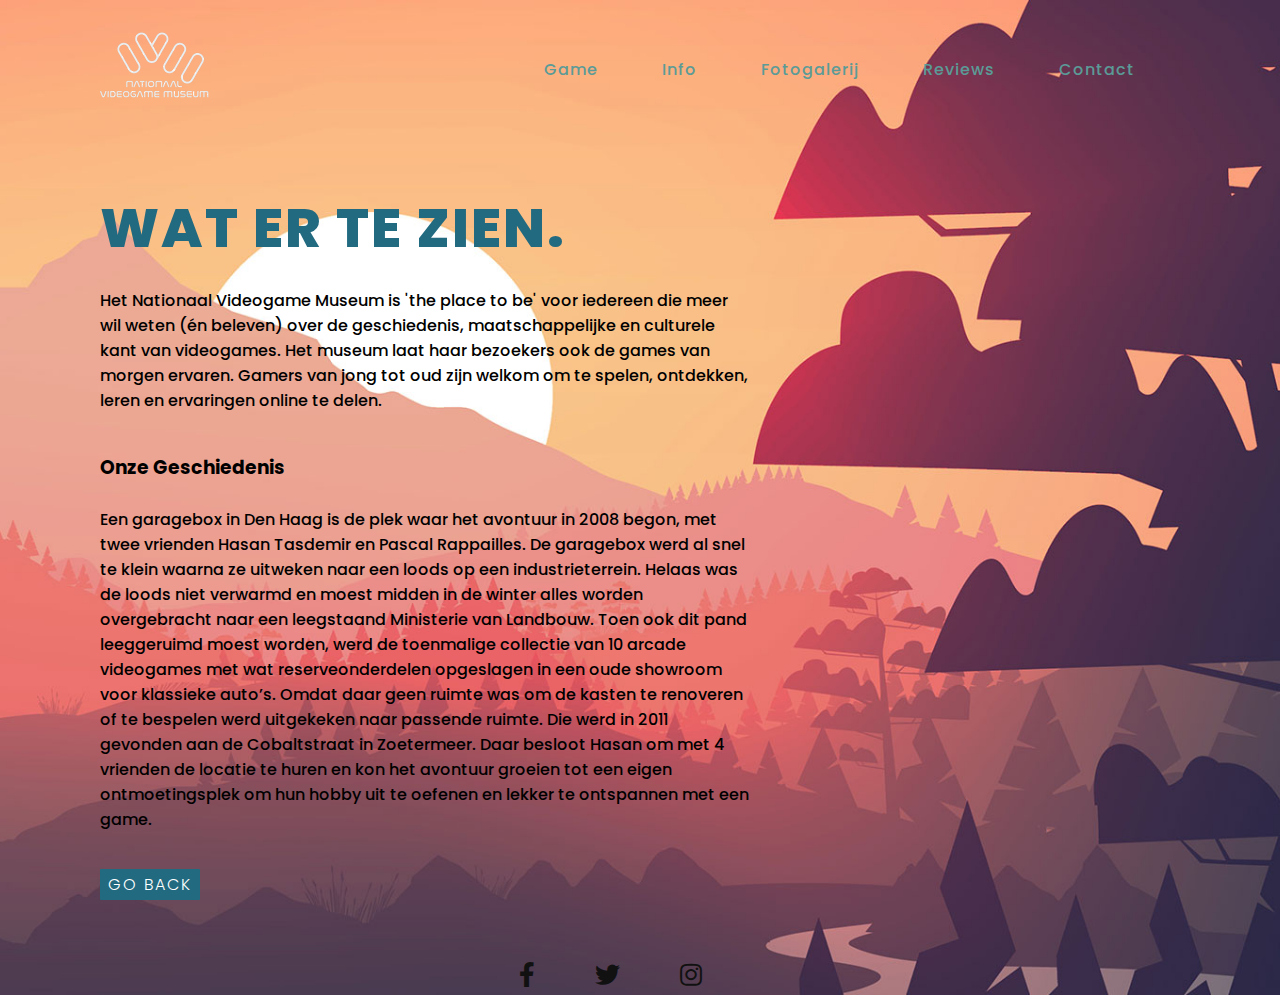
==== Geschiedenes.html @ 03ec35b6 "Geschiedenes.html" ====
<!DOCTYPE html>
<html lang="en" dir="ltr">
  <head>
    <meta charset="utf-8">
    <meta name="viewport" content="width=device-width, initial-scale=1.0">
    <title>National Game museum</title>
    <link rel="stylesheet" href="styles1.css">
    <link rel="stylesheet" href="https://cdnjs.cloudflare.com/ajax/libs/font-awesome/5.14.0/css/all.min.css">
  </head>
  <body>

    <section>
      <header>
        <h2><a href="#info" class="logo">
        <img src="img/logo.png">
        </a></h2>
        <div class="navigation">
          <a href="#">Game</a>
          <a href="#info">Info</a>
          <a href="#">Fotogalerij</a>
          <a href="#">Reviews</a>
          <a href="#">Contact</a>
        </div>
      </header>
      <div class="content">
        <div class="info">
        <div id="info"></div>
          <h2>Wat er te zien. <br><span></span></h2>
          <p>Het Nationaal Videogame Museum is 'the place to be' voor iedereen die meer wil weten (én beleven) over de geschiedenis, maatschappelijke en culturele kant van videogames. Het museum laat haar bezoekers ook de games van morgen ervaren. Gamers van jong tot oud zijn welkom om te spelen, ontdekken, leren en ervaringen online te delen.</p>
          <h3>Onze Geschiedenis</h3><br><span></span> 
          <p>Een garagebox in Den Haag is de plek waar het avontuur in 2008  begon, met twee vrienden Hasan Tasdemir en Pascal Rappailles. De garagebox werd al snel te klein waarna ze uitweken naar een loods op een industrieterrein. Helaas was de loods niet verwarmd en moest midden in de winter alles worden overgebracht naar een leegstaand Ministerie van Landbouw. Toen ook dit pand leeggeruimd moest worden, werd de toenmalige collectie van 10 arcade videogames met wat reserveonderdelen opgeslagen in een oude showroom voor klassieke auto’s. Omdat daar geen ruimte was om de kasten te renoveren of te bespelen werd uitgekeken naar passende ruimte.
          Die werd in 2011 gevonden aan de Cobaltstraat in Zoetermeer. 
          Daar besloot Hasan om met 4 vrienden de locatie te huren en kon het avontuur groeien tot een eigen ontmoetingsplek om hun hobby uit te oefenen en lekker te ontspannen met een game.</p>
        <a href="HomePage.html" class="info-btn">Go back</a>
        </div>
      </div>
      <div class="media-icons">
        <a href="#"><i class="fab fa-facebook-f"></i></a>
        <a href="#"><i class="fab fa-twitter"></i></a>
        <a href="#"><i class="fab fa-instagram"></i></a>
      </div>
    </section>

  </body>
</html>
---- styles1.css ----
@import url('https://fonts.googleapis.com/css2?family=Poppins:wght@300;400;500;600;700;800;900&display=swap');

*{
  margin: 0;
  padding: 0;
  box-sizing: border-box;
  font-family: "Poppins", sans-serif;
}

section{
  position: relative;
  width: 100%;
  min-height: 100vh;
  display: flex;
  flex-direction: column;
  justify-content: flex-start;
  background: url(img/Zz03ZTY0Mzk3MDhlNDgxMWViYmRmNWY3MjZjM2QxZTdiZg==.jpg)no-repeat;
  background-size: cover;
  background-position: center;
}

header{
  position: relative;
  top: 0;
  width: 100%;
  padding: 30px 100px;
  display: flex;
  justify-content: space-between;
  align-items: center;
}


header .navigation a{
  color: rgb(91, 155, 151);
  text-decoration: none;
  font-weight: 500;
  letter-spacing: 1px;
  padding: 2px 15px;
  border-radius: 20px;
  transition: 0.3s;
}

header .navigation a{
  margin-right: 30px;
}

header .navigation a:hover{
  background: rgb(7, 7, 7);
}

.content{
  max-width: 650px;
  margin: 60px 100px;
}

.content .info h2{
  color: #226A80;
  font-size: 55px;
  text-transform: uppercase;
  font-weight: 800;
  letter-spacing: 2px;
  line-height: 60px;
  margin-bottom: 30px;
}

.content .info h2 span{
  color: #fff;
  font-size: 50px;
  font-weight: 600;
}

.content .info p{
  font-size: 16px;
  font-weight: 500;
  margin-bottom: 40px;
}

.content .info-btn{
  color: #fff;
  background: #226A80;
  text-decoration: none;
  text-transform: uppercase;
  font-weight: 300;
  letter-spacing: 2px;
  padding: 4px 8px;
  border-radius: 1px;
  transition: 0.3s;
}

.content .info-btn:hover{
  background: #0C4F60;
}

.media-icons{
  display: flex;
  justify-content: center;
  align-items: center;
  margin: auto;
}

.media-icons a{
  position: relative;
  color: #111;
  font-size: 25px;
  transition: 0.3s;
  transition-property: transform;
}

.media-icons a{
  margin-right: 60px;
}

.media-icons a:hover{
  transform: scale(1.5);
}
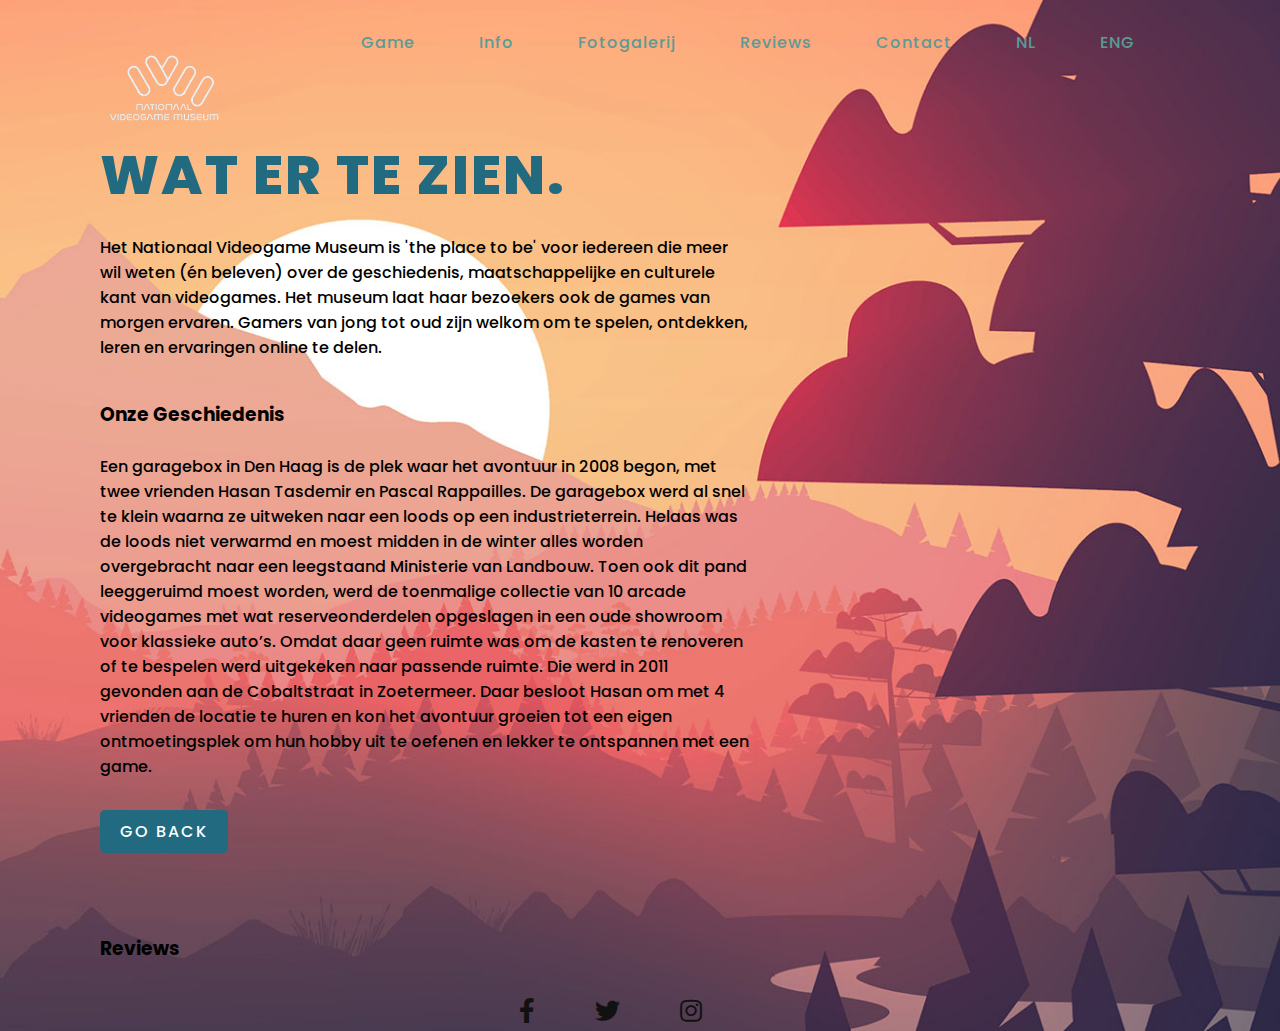
==== commit 14b4dac0: "Geschiedenes.html" ====
--- a/Geschiedenes.html
+++ b/Geschiedenes.html
@@ -4,7 +4,7 @@
     <meta charset="utf-8">
     <meta name="viewport" content="width=device-width, initial-scale=1.0">
     <title>National Game museum</title>
-    <link rel="stylesheet" href="styles1.css">
+    <link rel="stylesheet" href="styles.css">
     <link rel="stylesheet" href="https://cdnjs.cloudflare.com/ajax/libs/font-awesome/5.14.0/css/all.min.css">
   </head>
   <body>
@@ -20,11 +20,13 @@
           <a href="#">Fotogalerij</a>
           <a href="#">Reviews</a>
           <a href="#">Contact</a>
+          <a href="Geschiedenes.html">NL</a>
+          <a href="index2_Eng.html">ENG</a>
         </div>
       </header>
       <div class="content">
         <div class="info">
-        <div id="info"></div>
+          <a href="info"></a>
           <h2>Wat er te zien. <br><span></span></h2>
           <p>Het Nationaal Videogame Museum is 'the place to be' voor iedereen die meer wil weten (én beleven) over de geschiedenis, maatschappelijke en culturele kant van videogames. Het museum laat haar bezoekers ook de games van morgen ervaren. Gamers van jong tot oud zijn welkom om te spelen, ontdekken, leren en ervaringen online te delen.</p>
           <h3>Onze Geschiedenis</h3><br><span></span> 
@@ -34,10 +36,14 @@
         <a href="HomePage.html" class="info-btn">Go back</a>
         </div>
       </div>
+      <header>
+        <h3>Reviews</h3>
+        </header>
+        <p></p>
       <div class="media-icons">
-        <a href="#"><i class="fab fa-facebook-f"></i></a>
-        <a href="#"><i class="fab fa-twitter"></i></a>
-        <a href="#"><i class="fab fa-instagram"></i></a>
+        <a href="https://www.facebook.com/NationaalGameMuseum/"><i class="fab fa-facebook-f"></i></a>
+        <a href="https://twitter.com/NaVGMuseum"><i class="fab fa-twitter"></i></a>
+        <a href="https://www.instagram.com/NVGMuseum/"><i class="fab fa-instagram"></i></a>
       </div>
     </section>
 
--- a/styles.css
+++ b/styles.css
@@ -0,0 +1,136 @@
+@import url('https://fonts.googleapis.com/css2?family=Poppins:wght@300;400;500;600;700;800;900&display=swap');
+
+*{
+  margin: 0;
+  padding: 0;
+  box-sizing: border-box;
+  font-family: "Poppins", sans-serif;
+}
+
+section{
+  position: relative;
+  width: 100%;
+  min-height: 100vh;
+  display: flex;
+  flex-direction: column;
+  justify-content: flex-start;
+  background: url(img/Zz03ZTY0Mzk3MDhlNDgxMWViYmRmNWY3MjZjM2QxZTdiZg==.jpg)no-repeat;
+  background-size: cover;
+  background-position: center;
+}
+
+.logo{
+  display: flex; /* Display the logo and nav in a row */
+  justify-content: space-between; /* Position the logo on the left and nav on the right */
+  align-items: center; /* Center the logo and nav vertically */
+  padding: 10px; /* Add some padding to the container */
+  position:fixed
+}
+
+header{
+  position: relative;
+  top: 0;
+  width: 100%;
+  padding: 30px 100px;
+  display: flex;
+  justify-content: space-between;
+  align-items: center;
+}
+
+
+header .navigation a{
+  color: rgb(91, 155, 151);
+  text-decoration: none;
+  font-weight: 500;
+  letter-spacing: 1px;
+  padding: 2px 15px;
+  border-radius: 20px;
+  transition: 0.3s;
+}
+
+header .navigation a{
+  margin-right: 30px;
+}
+
+header .navigation a:hover{
+  background: rgb(7, 7, 7);
+}
+
+.content{
+  max-width: 650px;
+  margin: 60px 100px;
+}
+
+.content .info h2{
+  color: #226A80;
+  font-size: 55px;
+  text-transform: uppercase;
+  font-weight: 800;
+  letter-spacing: 2px;
+  line-height: 60px;
+  margin-bottom: 30px;
+}
+
+.content .info h2 span{
+  color: #fff;
+  font-size: 50px;
+  font-weight: 600;
+}
+
+.content .info p{
+  font-size: 16px;
+  font-weight: 500;
+  margin-bottom: 40px;
+}
+
+.content .info-btn{
+  color: #fff;
+  background: #226A80;
+  text-decoration: none;
+  text-transform: uppercase;
+  font-weight: 500;
+  letter-spacing: 2px;
+  padding: 10px 20px;
+  border-radius: 5px;
+  transition: 0.3s;
+}
+
+.content .info-btn:hover{
+  background: #0C4F60;
+}
+
+.media-icons{
+  display: flex;
+  justify-content: center;
+  align-items: center;
+  margin: auto;
+}
+
+.media-icons a{
+  position: relative;
+  color: #111;
+  font-size: 25px;
+  transition: 0.3s;
+  transition-property: transform;
+}
+
+.media-icons a{
+  margin-right: 60px;
+}
+
+.media-icons a:hover{
+  transform: scale(1.5);
+}
+
+.gallery {
+  display: flex; /* Display the images in a row */
+  flex-wrap: wrap; /* Wrap the images onto multiple rows if necessary */
+}
+
+.gallery img {
+  width: 30%; /* Set the width of each image */
+  margin: 10px; /* Add some space between images */
+}
+
+
+      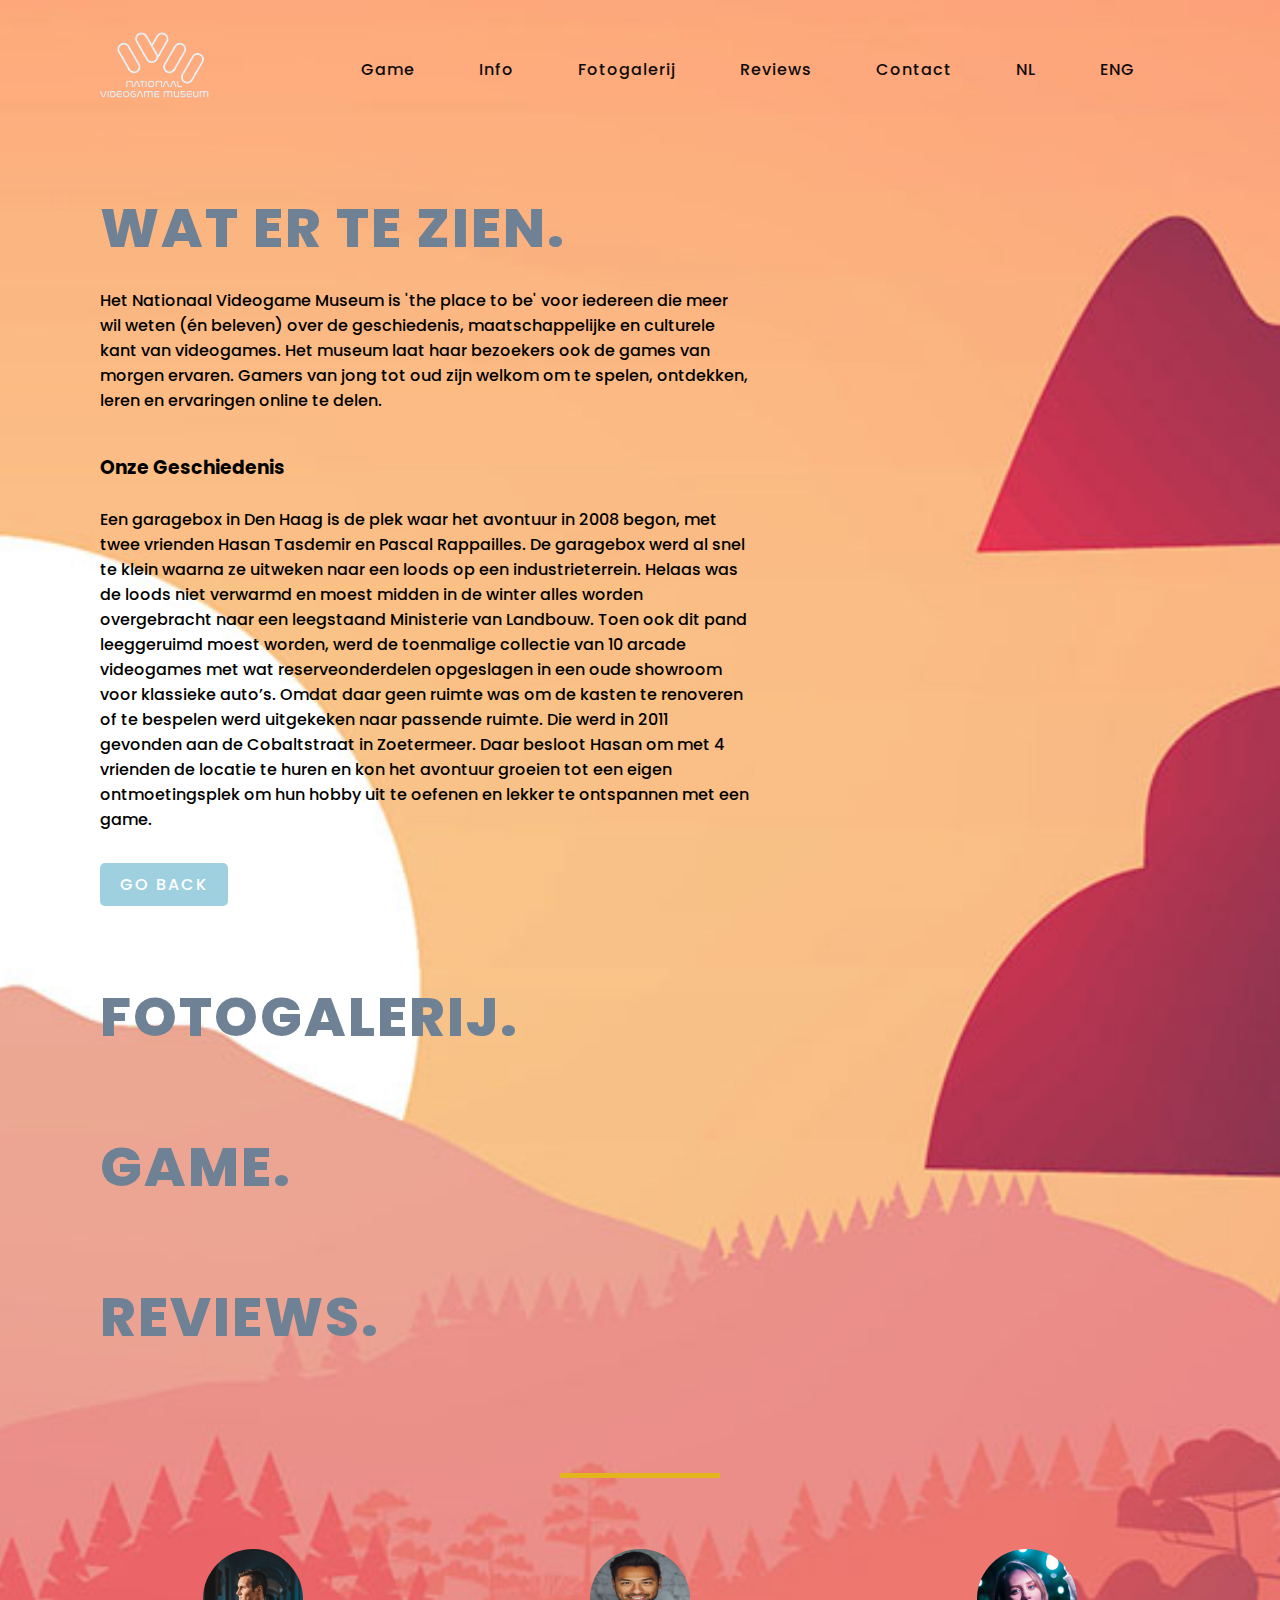
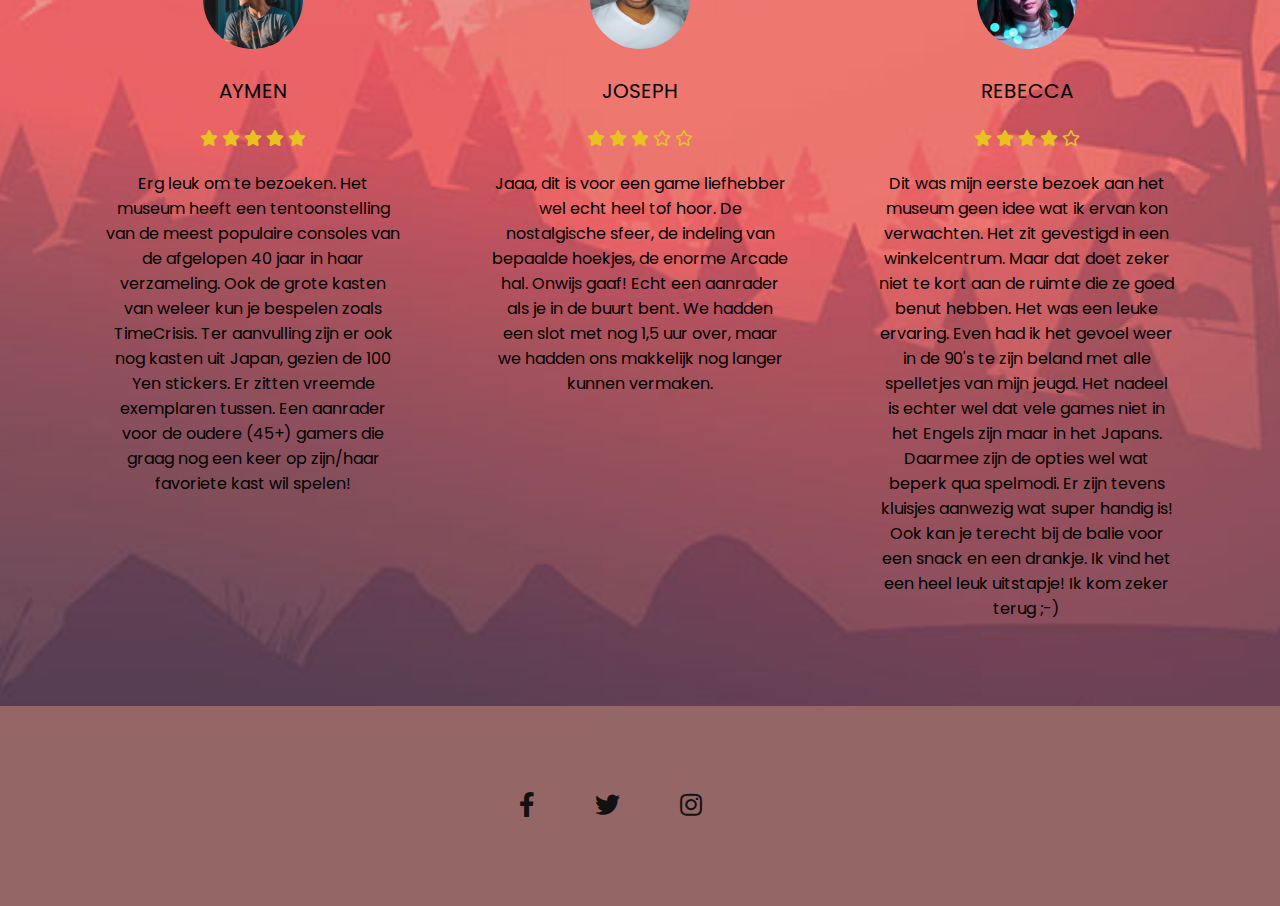
==== commit f97dc4ac: "Geschiedenis.html" ====
--- a/Geschiedenes.html
+++ b/Geschiedenes.html
@@ -1,51 +1,172 @@
 <!DOCTYPE html>
-<html lang="en" dir="ltr">
+<html lang="NL" dir="ltr">
   <head>
-    <meta charset="utf-8">
-    <meta name="viewport" content="width=device-width, initial-scale=1.0">
+    <meta charset="utf-8" />
+    <meta name="viewport" content="width=device-width, initial-scale=1.0" />
+    <link rel="shortcut icon" type="image" href="img/logo.png" />
     <title>National Game museum</title>
-    <link rel="stylesheet" href="styles.css">
-    <link rel="stylesheet" href="https://cdnjs.cloudflare.com/ajax/libs/font-awesome/5.14.0/css/all.min.css">
+    <link rel="stylesheet" href="styles.css" />
+    <link
+      href="https://fonts.googleapis.com/css2?family=Montserrat:wght@300;900&display=swap"
+      rel="stylesheet"
+    />
+    <link
+      href="https://fonts.googleapis.com/css2?family=Berkshire+Swash&display=swap"
+      rel="stylesheet"
+    />
+    <link
+      rel="stylesheet"
+      href="https://cdnjs.cloudflare.com/ajax/libs/font-awesome/5.14.0/css/all.min.css"
+    />
   </head>
   <body>
+    <header>
+      <h2>
+        <a href="#info" class="logo">
+          <img src="img/logo.png" />
+        </a>
+      </h2>
+      <div class="navigation">
+        <a href="#">Game</a>
+        <a href="#info">Info</a>
+        <a href="#">Fotogalerij</a>
+        <a href="#">Reviews</a>
+        <a href="#">Contact</a>
+        <a href="Geschiedenes.html">NL</a>
+        <a href="index2_Eng.html">ENG</a>
+      </div>
+    </header>
+    <div class="content">
+      <div class="info">
+        <a href="info"></a>
+        <h2>Wat er te zien. <br /><span></span></h2>
+        <p>
+          Het Nationaal Videogame Museum is 'the place to be' voor iedereen die
+          meer wil weten (én beleven) over de geschiedenis, maatschappelijke en
+          culturele kant van videogames. Het museum laat haar bezoekers ook de
+          games van morgen ervaren. Gamers van jong tot oud zijn welkom om te
+          spelen, ontdekken, leren en ervaringen online te delen.
+        </p>
+        <h3>Onze Geschiedenis</h3>
+        <br /><span></span>
+        <p>
+          Een garagebox in Den Haag is de plek waar het avontuur in 2008 begon,
+          met twee vrienden Hasan Tasdemir en Pascal Rappailles. De garagebox
+          werd al snel te klein waarna ze uitweken naar een loods op een
+          industrieterrein. Helaas was de loods niet verwarmd en moest midden in
+          de winter alles worden overgebracht naar een leegstaand Ministerie van
+          Landbouw. Toen ook dit pand leeggeruimd moest worden, werd de
+          toenmalige collectie van 10 arcade videogames met wat
+          reserveonderdelen opgeslagen in een oude showroom voor klassieke
+          auto’s. Omdat daar geen ruimte was om de kasten te renoveren of te
+          bespelen werd uitgekeken naar passende ruimte. Die werd in 2011
+          gevonden aan de Cobaltstraat in Zoetermeer. Daar besloot Hasan om met
+          4 vrienden de locatie te huren en kon het avontuur groeien tot een
+          eigen ontmoetingsplek om hun hobby uit te oefenen en lekker te
+          ontspannen met een game.
+        </p>
+        <a href="HomePage.html" class="info-btn">Go back</a>
+      </div>
+    </div>
+    <header>
+      <h3>Fotogalerij.</h3>
+    </header>
+    <section></section>
+    <header>
+      <h4>Game.</h4>
+    </header>
+    <header><h5>Reviews.</h5></header>
+    <div class="testimonials">
+      <div class="inner">
+        <div class="border"></div>
+        <div class="row">
+          <div class="col">
+            <div class="testimonial">
+              <img src="img/p1.png" alt="" />
+              <div class="name">Aymen</div>
+              <div class="stars">
+                <i class="fas fa-star"></i>
+                <i class="fas fa-star"></i>
+                <i class="fas fa-star"></i>
+                <i class="fas fa-star"></i>
+                <i class="fas fa-star"></i>
+              </div>
+              <p>
+                Erg leuk om te bezoeken. Het museum heeft een tentoonstelling
+                van de meest populaire consoles van de afgelopen 40 jaar in haar
+                verzameling. Ook de grote kasten van weleer kun je bespelen
+                zoals TimeCrisis. Ter aanvulling zijn er ook nog kasten uit
+                Japan, gezien de 100 Yen stickers. Er zitten vreemde exemplaren
+                tussen. Een aanrader voor de oudere (45+) gamers die graag nog
+                een keer op zijn/haar favoriete kast wil spelen!
+              </p>
+            </div>
+          </div>
 
-    <section>
-      <header>
-        <h2><a href="#info" class="logo">
-        <img src="img/logo.png">
-        </a></h2>
-        <div class="navigation">
-          <a href="#">Game</a>
-          <a href="#info">Info</a>
-          <a href="#">Fotogalerij</a>
-          <a href="#">Reviews</a>
-          <a href="#">Contact</a>
-          <a href="Geschiedenes.html">NL</a>
-          <a href="index2_Eng.html">ENG</a>
-        </div>
-      </header>
-      <div class="content">
-        <div class="info">
-          <a href="info"></a>
-          <h2>Wat er te zien. <br><span></span></h2>
-          <p>Het Nationaal Videogame Museum is 'the place to be' voor iedereen die meer wil weten (én beleven) over de geschiedenis, maatschappelijke en culturele kant van videogames. Het museum laat haar bezoekers ook de games van morgen ervaren. Gamers van jong tot oud zijn welkom om te spelen, ontdekken, leren en ervaringen online te delen.</p>
-          <h3>Onze Geschiedenis</h3><br><span></span> 
-          <p>Een garagebox in Den Haag is de plek waar het avontuur in 2008  begon, met twee vrienden Hasan Tasdemir en Pascal Rappailles. De garagebox werd al snel te klein waarna ze uitweken naar een loods op een industrieterrein. Helaas was de loods niet verwarmd en moest midden in de winter alles worden overgebracht naar een leegstaand Ministerie van Landbouw. Toen ook dit pand leeggeruimd moest worden, werd de toenmalige collectie van 10 arcade videogames met wat reserveonderdelen opgeslagen in een oude showroom voor klassieke auto’s. Omdat daar geen ruimte was om de kasten te renoveren of te bespelen werd uitgekeken naar passende ruimte.
-          Die werd in 2011 gevonden aan de Cobaltstraat in Zoetermeer. 
-          Daar besloot Hasan om met 4 vrienden de locatie te huren en kon het avontuur groeien tot een eigen ontmoetingsplek om hun hobby uit te oefenen en lekker te ontspannen met een game.</p>
-        <a href="HomePage.html" class="info-btn">Go back</a>
+          <div class="col">
+            <div class="testimonial">
+              <img src="img/joseph-gonzalez-iFgRcqHznqg-unsplash.jpg" alt="" />
+              <div class="name">Joseph</div>
+              <div class="stars">
+                <i class="fas fa-star"></i>
+                <i class="fas fa-star"></i>
+                <i class="fas fa-star"></i>
+                <i class="far fa-star"></i>
+                <i class="far fa-star"></i>
+              </div>
+
+              <p>
+                Jaaa, dit is voor een game liefhebber wel echt heel tof hoor. De
+                nostalgische sfeer, de indeling van bepaalde hoekjes, de enorme
+                Arcade hal. Onwijs gaaf! Echt een aanrader als je in de buurt
+                bent. We hadden een slot met nog 1,5 uur over, maar we hadden
+                ons makkelijk nog langer kunnen vermaken.
+              </p>
+            </div>
+          </div>
+
+          <div class="col">
+            <div class="testimonial">
+              <img src="img/p3.png" alt="" />
+              <div class="name">Rebecca</div>
+              <div class="stars">
+                <i class="fas fa-star"></i>
+                <i class="fas fa-star"></i>
+                <i class="fas fa-star"></i>
+                <i class="fas fa-star"></i>
+                <i class="far fa-star"></i>
+              </div>
+
+              <p>
+                Dit was mijn eerste bezoek aan het museum geen idee wat ik ervan
+                kon verwachten. Het zit gevestigd in een winkelcentrum. Maar dat
+                doet zeker niet te kort aan de ruimte die ze goed benut hebben.
+                Het was een leuke ervaring. Even had ik het gevoel weer in de
+                90's te zijn beland met alle spelletjes van mijn jeugd. Het
+                nadeel is echter wel dat vele games niet in het Engels zijn maar
+                in het Japans. Daarmee zijn de opties wel wat beperk qua
+                spelmodi. Er zijn tevens kluisjes aanwezig wat super handig is!
+                Ook kan je terecht bij de balie voor een snack en een drankje.
+                Ik vind het een heel leuk uitstapje! Ik kom zeker terug ;-)
+              </p>
+            </div>
+          </div>
         </div>
       </div>
-      <header>
-        <h3>Reviews</h3>
-        </header>
-        <p></p>
+    </div>
+
+    <footer>
       <div class="media-icons">
-        <a href="https://www.facebook.com/NationaalGameMuseum/"><i class="fab fa-facebook-f"></i></a>
-        <a href="https://twitter.com/NaVGMuseum"><i class="fab fa-twitter"></i></a>
-        <a href="https://www.instagram.com/NVGMuseum/"><i class="fab fa-instagram"></i></a>
+        <a href="https://www.facebook.com/NationaalGameMuseum/"
+          ><i class="fab fa-facebook-f"></i
+        ></a>
+        <a href="https://twitter.com/NaVGMuseum"
+          ><i class="fab fa-twitter"></i
+        ></a>
+        <a href="https://www.instagram.com/NVGMuseum/"
+          ><i class="fab fa-instagram"></i
+        ></a>
       </div>
-    </section>
-
+    </footer>
   </body>
-</html>+</html>
--- a/styles.css
+++ b/styles.css
@@ -1,33 +1,32 @@
-@import url('https://fonts.googleapis.com/css2?family=Poppins:wght@300;400;500;600;700;800;900&display=swap');
-
-*{
+@import url("https://fonts.googleapis.com/css2?family=Poppins:wght@300;400;500;600;700;800;900&display=swap");
+
+* {
   margin: 0;
   padding: 0;
   box-sizing: border-box;
   font-family: "Poppins", sans-serif;
 }
 
-section{
+html {
+  scroll-behavior: smooth;
+}
+
+body {
   position: relative;
   width: 100%;
   min-height: 100vh;
   display: flex;
   flex-direction: column;
   justify-content: flex-start;
-  background: url(img/Zz03ZTY0Mzk3MDhlNDgxMWViYmRmNWY3MjZjM2QxZTdiZg==.jpg)no-repeat;
+  background: url(img/Zz03ZTY0Mzk3MDhlNDgxMWViYmRmNWY3MjZjM2QxZTdiZg==.jpg)
+    no-repeat;
   background-size: cover;
   background-position: center;
-}
-
-.logo{
-  display: flex; /* Display the logo and nav in a row */
-  justify-content: space-between; /* Position the logo on the left and nav on the right */
-  align-items: center; /* Center the logo and nav vertically */
-  padding: 10px; /* Add some padding to the container */
-  position:fixed
-}
-
-header{
+  box-sizing: border-box;
+  cursor: default;
+}
+
+header {
   position: relative;
   top: 0;
   width: 100%;
@@ -37,9 +36,8 @@
   align-items: center;
 }
 
-
-header .navigation a{
-  color: rgb(91, 155, 151);
+header .navigation a {
+  color: rgb(16, 11, 11);
   text-decoration: none;
   font-weight: 500;
   letter-spacing: 1px;
@@ -48,44 +46,94 @@
   transition: 0.3s;
 }
 
-header .navigation a{
+header .navigation a {
   margin-right: 30px;
 }
 
-header .navigation a:hover{
-  background: rgb(7, 7, 7);
-}
-
-.content{
+header .navigation a:hover {
+  background: rgb(249, 245, 245);
+}
+
+.content {
   max-width: 650px;
   margin: 60px 100px;
 }
 
-.content .info h2{
-  color: #226A80;
-  font-size: 55px;
-  text-transform: uppercase;
-  font-weight: 800;
-  letter-spacing: 2px;
-  line-height: 60px;
-  margin-bottom: 30px;
-}
-
-.content .info h2 span{
+.content .info h2 {
+  color: #6f8295;
+  font-size: 55px;
+  text-transform: uppercase;
+  font-weight: 800;
+  letter-spacing: 2px;
+  line-height: 60px;
+  margin-bottom: 30px;
+}
+
+.content .info h2 span {
   color: #fff;
   font-size: 50px;
   font-weight: 600;
 }
 
-.content .info p{
+header > h3 {
+  color: #6f8295;
+  font-size: 55px;
+  text-transform: uppercase;
+  font-weight: 800;
+  letter-spacing: 2px;
+  line-height: 60px;
+  margin-bottom: 30px;
+}
+
+header > h3 > span {
+  color: #fff;
+  font-size: 50px;
+  font-weight: 600;
+}
+
+header > h4 > h5 {
+  color: #6f8295;
+  font-size: 55px;
+  text-transform: uppercase;
+  font-weight: 800;
+  letter-spacing: 2px;
+  line-height: 60px;
+  margin-bottom: 30px;
+}
+
+header > h4 > span {
+  color: #fff;
+  font-size: 50px;
+  font-weight: 600;
+}
+header > h5 {
+  color: #6f8295;
+  font-size: 55px;
+  text-transform: uppercase;
+  font-weight: 800;
+  letter-spacing: 2px;
+  line-height: 60px;
+  margin-bottom: 30px;
+}
+header > h4 {
+  color: #6f8295;
+  font-size: 55px;
+  text-transform: uppercase;
+  font-weight: 800;
+  letter-spacing: 2px;
+  line-height: 60px;
+  margin-bottom: 30px;
+}
+
+.content .info p {
   font-size: 16px;
   font-weight: 500;
   margin-bottom: 40px;
 }
 
-.content .info-btn{
-  color: #fff;
-  background: #226A80;
+.content .info-btn {
+  color: #fff;
+  background: #9fd0df;
   text-decoration: none;
   text-transform: uppercase;
   font-weight: 500;
@@ -95,18 +143,18 @@
   transition: 0.3s;
 }
 
-.content .info-btn:hover{
-  background: #0C4F60;
-}
-
-.media-icons{
+.content .info-btn:hover {
+  background: #82c1d0;
+}
+
+.media-icons {
   display: flex;
   justify-content: center;
   align-items: center;
   margin: auto;
 }
 
-.media-icons a{
+.media-icons a {
   position: relative;
   color: #111;
   font-size: 25px;
@@ -114,23 +162,68 @@
   transition-property: transform;
 }
 
-.media-icons a{
+.media-icons a {
   margin-right: 60px;
 }
 
-.media-icons a:hover{
+.media-icons a:hover {
   transform: scale(1.5);
 }
-
-.gallery {
-  display: flex; /* Display the images in a row */
-  flex-wrap: wrap; /* Wrap the images onto multiple rows if necessary */
-}
-
-.gallery img {
-  width: 30%; /* Set the width of each image */
-  margin: 10px; /* Add some space between images */
-}
-
-
-      +section {
+  height: 100%;
+  width: 750px;
+}
+.testimonials {
+  padding: 40px 0;
+  color: #000000;
+  text-align: center;
+}
+.inner {
+  max-width: 1200px;
+  margin: auto;
+  overflow: hidden;
+  padding: 0 20px;
+}
+
+.border {
+  width: 160px;
+  height: 5px;
+  background: #e3b51d;
+  margin: 26px auto;
+}
+
+.row {
+  display: flex;
+  flex-wrap: wrap;
+  justify-content: center;
+}
+.col {
+  flex: 33.33%;
+  max-width: 33.33%;
+  box-sizing: border-box;
+  padding: 15px;
+}
+.testimonial {
+  padding: 30px;
+}
+.testimonial img {
+  width: 100px;
+  height: 100px;
+  border-radius: 50%;
+}
+.name {
+  font-size: 20px;
+  text-transform: uppercase;
+  margin: 20px 0;
+}
+.stars {
+  color: #e8c31f;
+  margin-bottom: 20px;
+}
+footer {
+  height: 200px;
+  display: flex;
+  align-items: center;
+  background-color: rgb(148, 102, 102);
+  color: rgb(85, 126, 145);
+}
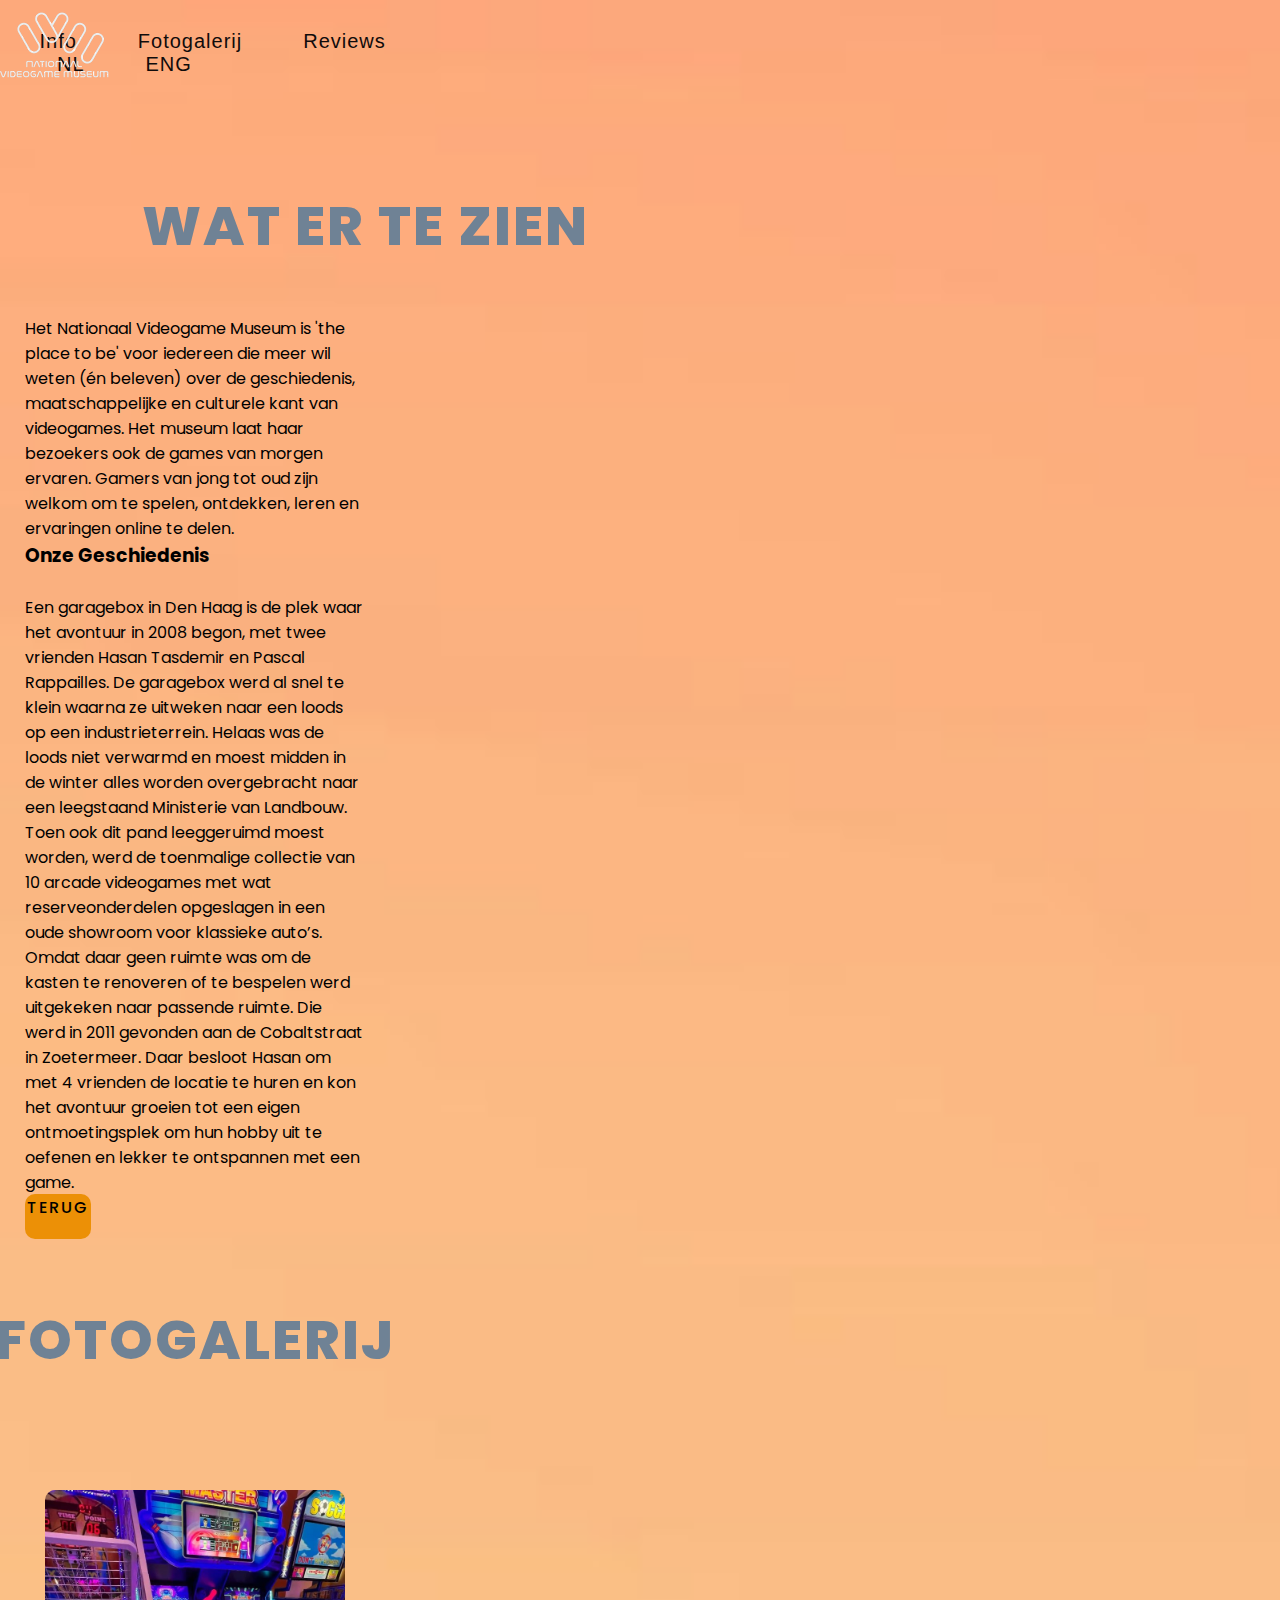
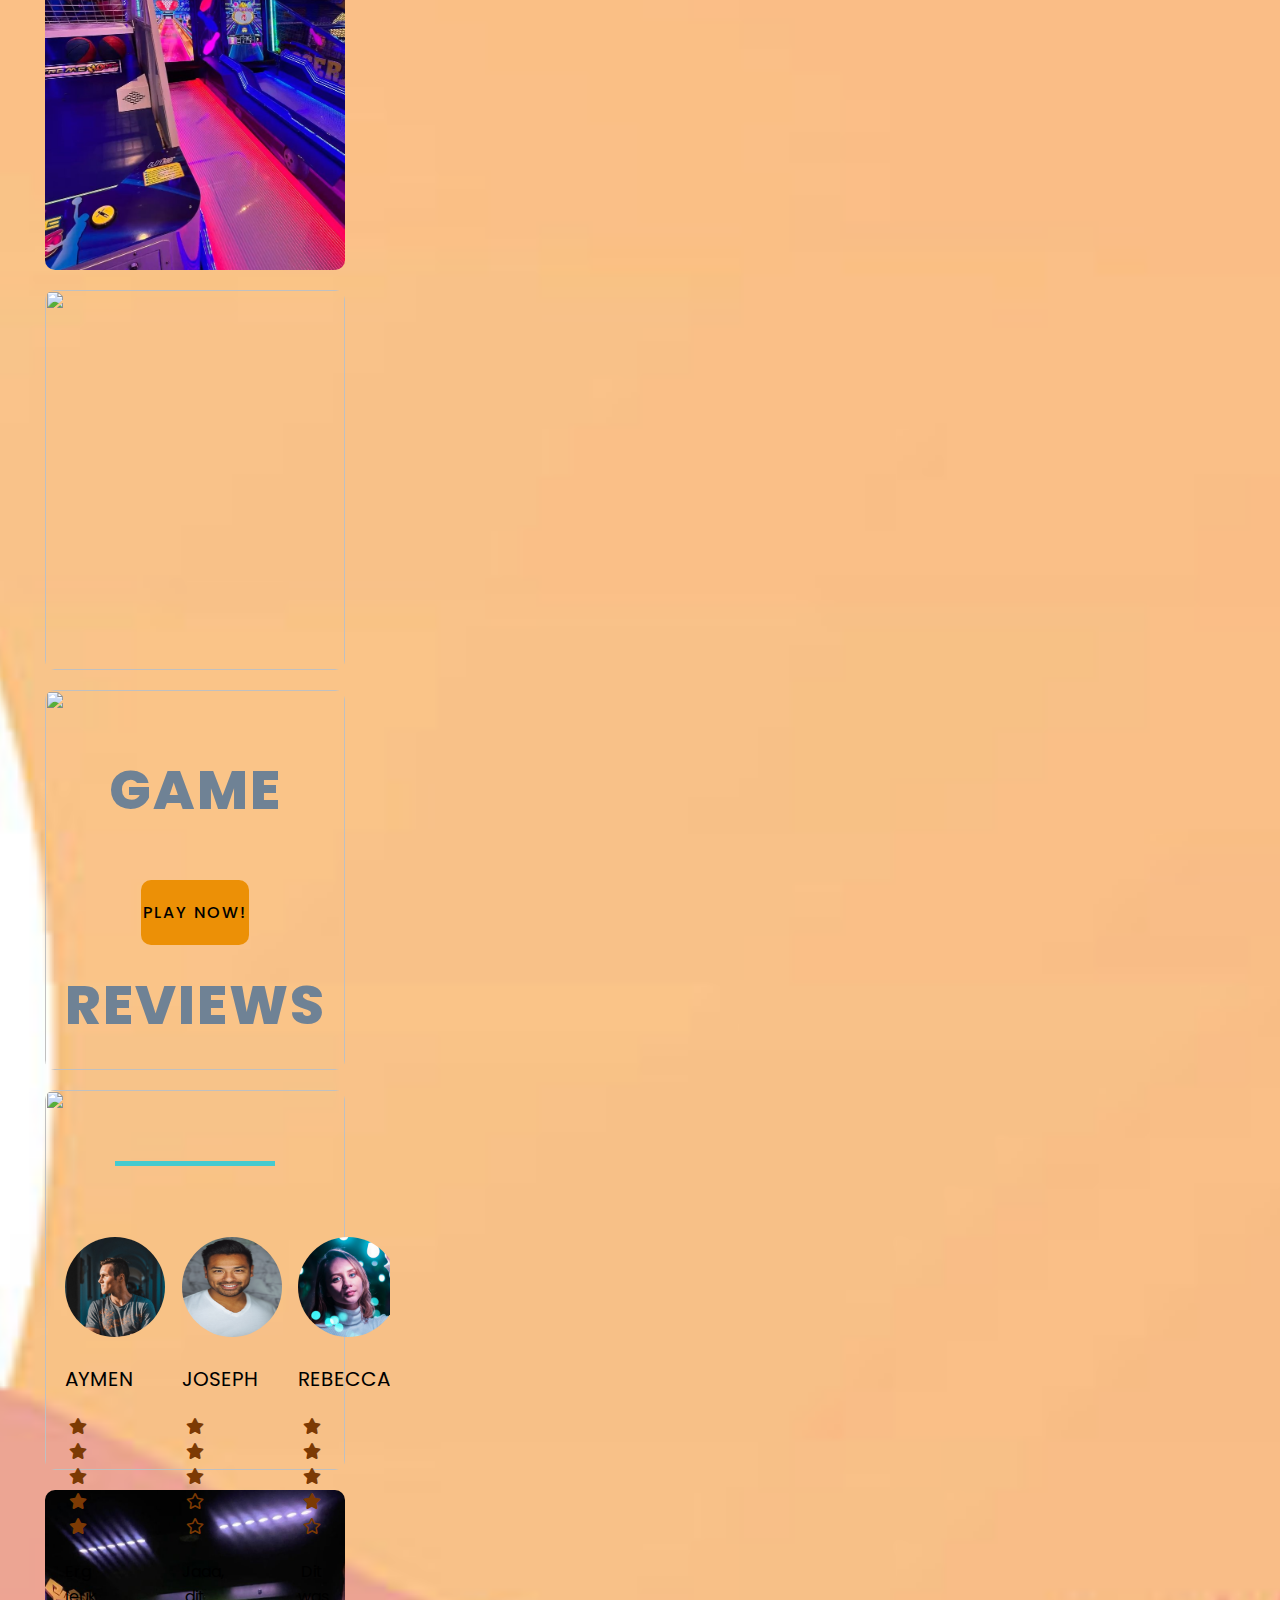
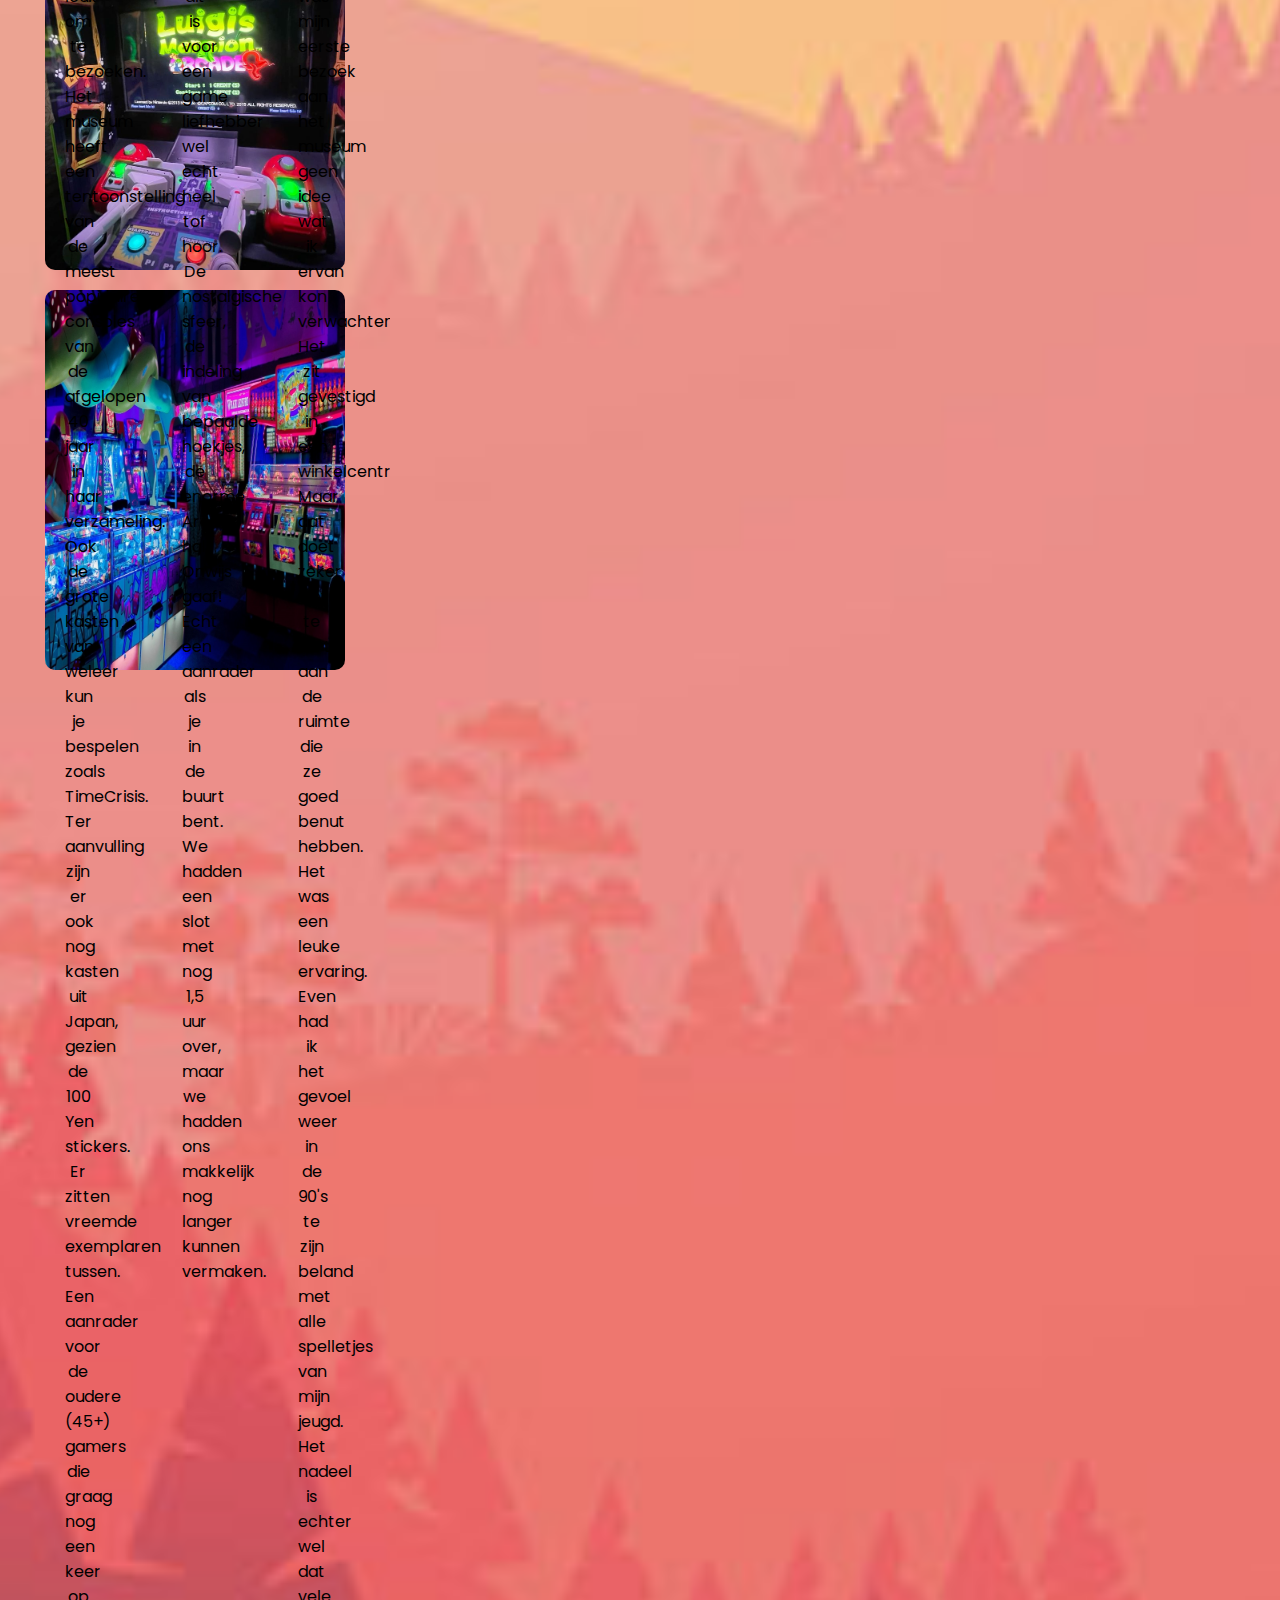
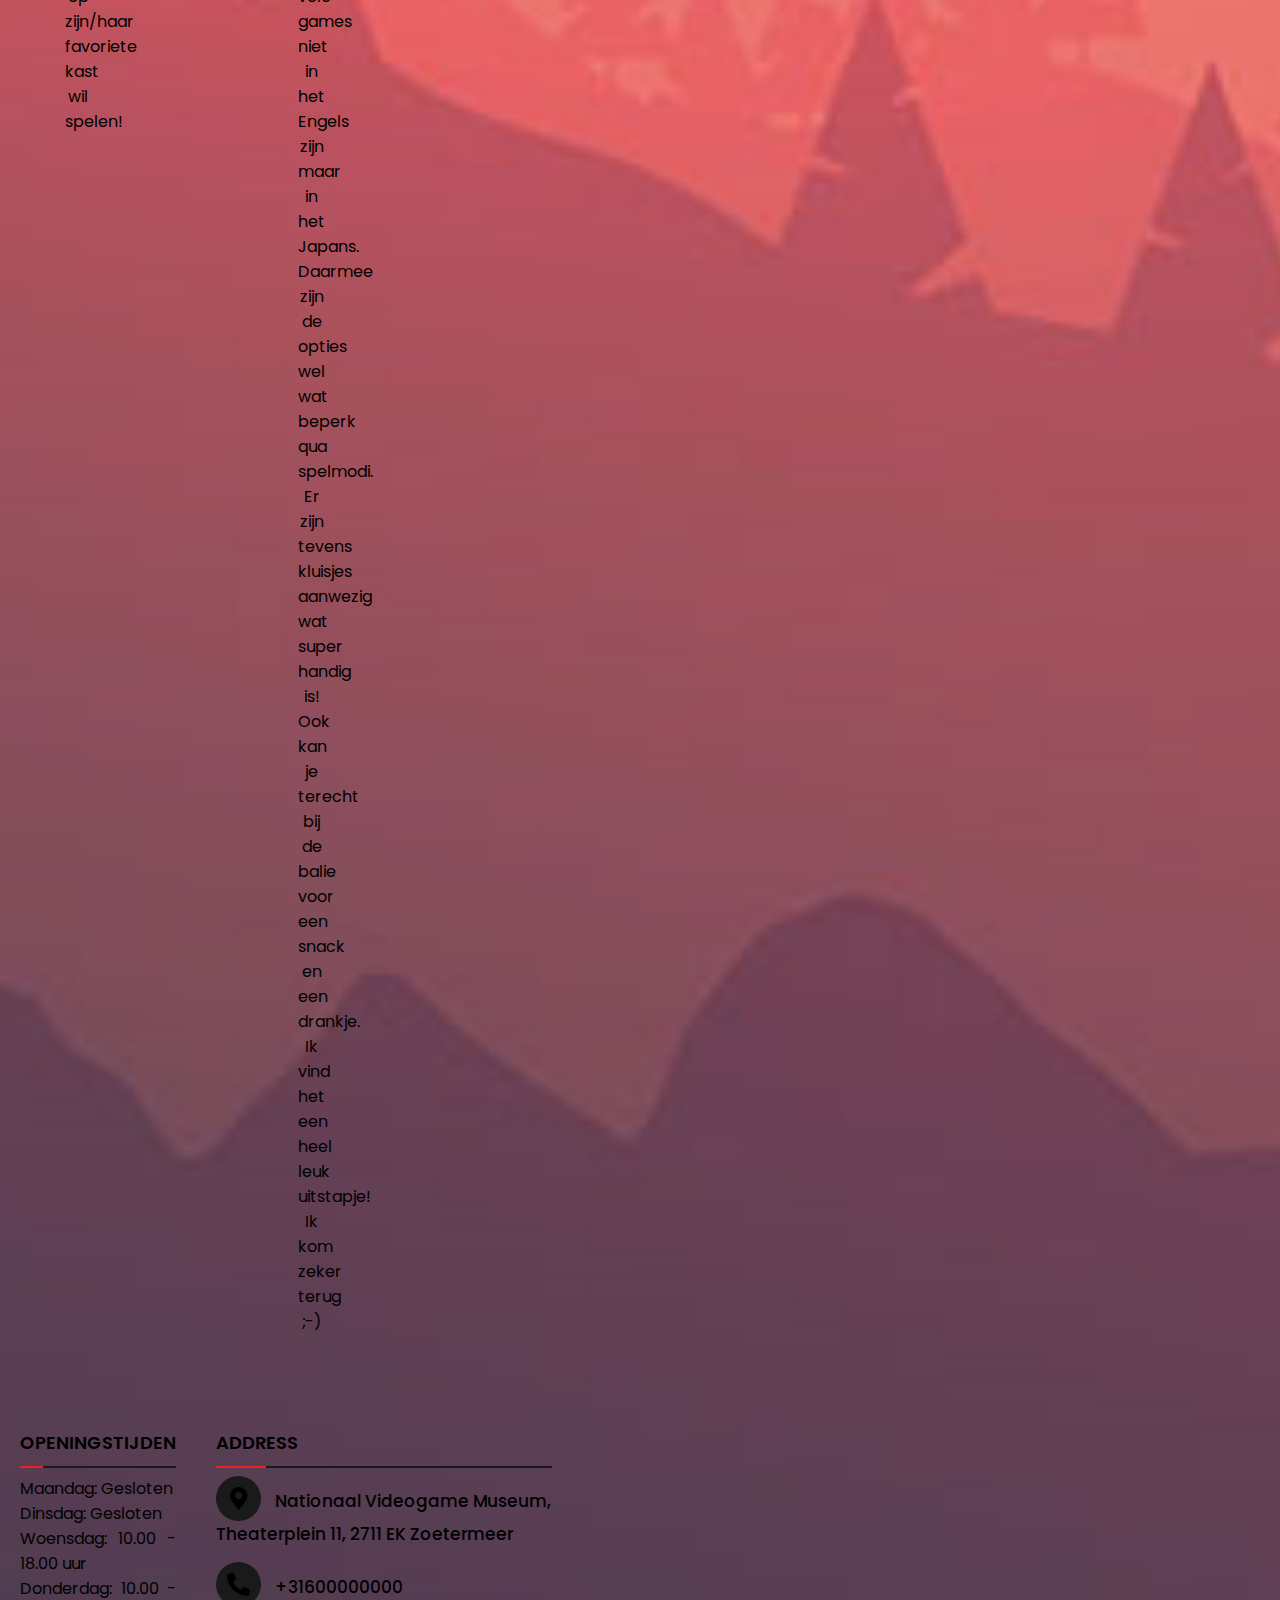
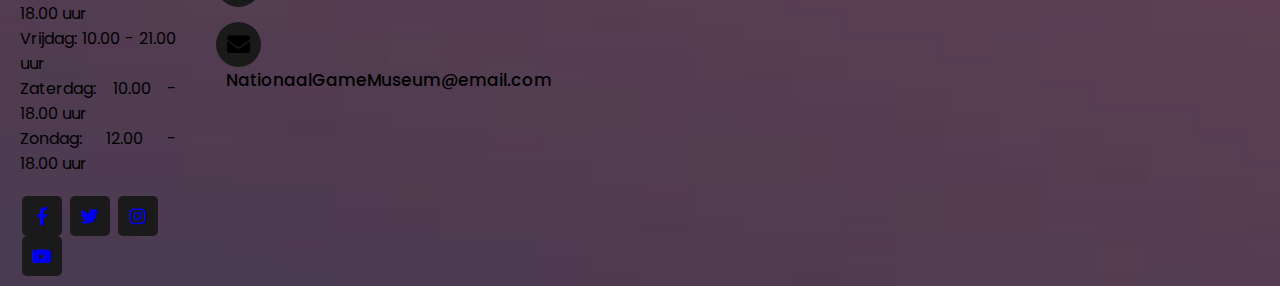
==== commit a4f4b4ef: "Geschiedenes.html" ====
--- a/Geschiedenes.html
+++ b/Geschiedenes.html
@@ -27,19 +27,19 @@
         </a>
       </h2>
       <div class="navigation">
-        <a href="#">Game</a>
+        <a href="#game">Game</a>
         <a href="#info">Info</a>
-        <a href="#">Fotogalerij</a>
-        <a href="#">Reviews</a>
-        <a href="#">Contact</a>
+        <a href="#foto">Fotogalerij</a>
+        <a href="#review">Reviews</a>
+        <a href="#contact">Contact</a>
         <a href="Geschiedenes.html">NL</a>
         <a href="index2_Eng.html">ENG</a>
       </div>
     </header>
     <div class="content">
-      <div class="info">
+      <div id="info">
         <a href="info"></a>
-        <h2>Wat er te zien. <br /><span></span></h2>
+        <header><h2>Wat er te zien <br /><span></span></h2></header>
         <p>
           Het Nationaal Videogame Museum is 'the place to be' voor iedereen die
           meer wil weten (én beleven) over de geschiedenis, maatschappelijke en
@@ -65,17 +65,55 @@
           eigen ontmoetingsplek om hun hobby uit te oefenen en lekker te
           ontspannen met een game.
         </p>
-        <a href="HomePage.html" class="info-btn">Go back</a>
+        <a href="HomePage.html" class="info-btn">Terug</a>
       </div>
     </div>
     <header>
-      <h3>Fotogalerij.</h3>
+      <h3>Fotogalerij</h3>
     </header>
-    <section></section>
+    <div id="foto"></div>
+    <section>
+    <div class="popup">
+      <div class="top-bar">
+          <p class="image-name">img1.png</p>
+          <span class="close-btn"></span>
+      </div>
+      <button class="arrow-btn left-arrow"><img src="img/arrow.png" alt=""></button>
+      <button class="arrow-btn right-arrow"><img src="img/arrow.png" alt=""></button>
+      <img src="img/img1.jpg" class="large-image" alt="">
+      <h1 class="index">01</h1>
+  </div>
+
+  <div class="gallery">
+      <div class="gallery-image">
+          <img src="img/img1.jpg" alt="" class="image">
+      </div>
+      <div class="gallery-image">
+          <img src="img/img2.jpg" alt="" class="image">
+      </div>
+      <div class="gallery-image">
+          <img src="img/img3.jpg" alt="" class="image">
+      </div>
+      <div class="gallery-image">
+          <img src="img/img4.jpg" alt="" class="image">
+      </div>
+      <div class="gallery-image">
+          <img src="img/img5.jpg" alt="" class="image">
+      </div>
+      <div class="gallery-image">
+          <img src="img/img6.jpg" alt="" class="image">
+      </div>
+  </div>
+</section>
+
+  <script src="app.js"></script>
+  <div id="game"></div>
     <header>
-      <h4>Game.</h4>
+      <h4>Game</h4>
     </header>
-    <header><h5>Reviews.</h5></header>
+    <a href="game/game.js" class="info-btn">Play now!</a>
+    <div id="review"></div>
+    <header><h5>Reviews</h5></header>
     <div class="testimonials">
       <div class="inner">
         <div class="border"></div>
@@ -154,19 +192,43 @@
         </div>
       </div>
     </div>
-
+    <div id="contact"></div>
     <footer>
-      <div class="media-icons">
-        <a href="https://www.facebook.com/NationaalGameMuseum/"
-          ><i class="fab fa-facebook-f"></i
-        ></a>
-        <a href="https://twitter.com/NaVGMuseum"
-          ><i class="fab fa-twitter"></i
-        ></a>
-        <a href="https://www.instagram.com/NVGMuseum/"
-          ><i class="fab fa-instagram"></i
-        ></a>
-      </div>
-    </footer>
-  </body>
+      <div class="main-content">
+        <div class="left box">
+          <h2>Openingstijden</h2>
+          <div class="content">
+            <p>Maandag: Gesloten</p>
+            <p>Dinsdag: Gesloten</p>
+            <p>Woensdag: 10.00 - 18.00 uur</p>
+            <p>Donderdag: 10.00 - 18.00 uur</p>
+            <p>Vrijdag: 10.00 - 21.00 uur</p>
+            <p>Zaterdag: 10.00 - 18.00 uur</p>
+            <p>Zondag: 12.00 - 18.00 uur</p>
+            <div class="social">
+              <a href="https://www.facebook.com/NationaalGameMuseum/"><span class="fab fa-facebook-f"></span></a>
+              <a href="https://twitter.com/NaVGMuseum"><span class="fab fa-twitter"></span></a>
+              <a href="https://www.instagram.com/NVGMuseum/"><span class="fab fa-instagram"></span></a>
+              <a href="https://www.youtube.com/channel/UCnNuMO-7-TVI5ZEZwzU14Ew/featured?view_as=subscriber"><span class="fab fa-youtube"></span></a>
+            </div>
+          </div>
+        </div>
+        <div class="center box">
+          <h2>Address</h2>
+          <div class="content">
+            <div class="place">
+              <span class="fas fa-map-marker-alt"></span>
+              <span class="text">Nationaal Videogame Museum, Theaterplein 11, 2711 EK Zoetermeer</span>
+            </div>
+            <div class="phone">
+              <span class="fas fa-phone-alt"></span>
+              <span class="text">+31600000000</span>
+            </div>
+            <div class="email">
+              <span class="fas fa-envelope"></span>
+              <span class="text">NationaalGameMuseum@email.com</span>
+            </div>
+          </div>
+        </div>
+</body>
 </html>
--- a/styles.css
+++ b/styles.css
@@ -12,18 +12,20 @@
 }
 
 body {
+  align-items: center;
   position: relative;
   width: 100%;
   min-height: 100vh;
   display: flex;
   flex-direction: column;
-  justify-content: flex-start;
+  justify-content: center;
   background: url(img/Zz03ZTY0Mzk3MDhlNDgxMWViYmRmNWY3MjZjM2QxZTdiZg==.jpg)
     no-repeat;
   background-size: cover;
   background-position: center;
   box-sizing: border-box;
   cursor: default;
+  scroll-behavior: smooth;
 }
 
 header {
@@ -32,26 +34,39 @@
   width: 100%;
   padding: 30px 100px;
   display: flex;
-  justify-content: space-between;
+  justify-content: center;
   align-items: center;
+}
+header .logo {
+  position: fixed;
+  left: 50px;
+  top: 10px;
+  transition: 0.3s;
+  transition-property: transform;
+}
+.logo:hover {
+  transform: scale(1.2);
 }
 
 header .navigation a {
   color: rgb(16, 11, 11);
   text-decoration: none;
   font-weight: 500;
+  font-size: 20px;
+  font-family:Impact, Haettenschweiler, 'Arial Narrow Bold', sans-serif;
   letter-spacing: 1px;
   padding: 2px 15px;
-  border-radius: 20px;
-  transition: 0.3s;
+  transition: 2s;
+  transition-property:all;
+}
+header .navigation a:hover {
+  border-radius: 10px;
+  transform: scale(1.2);
+  background: rgb(20, 194, 252);
 }
 
 header .navigation a {
   margin-right: 30px;
-}
-
-header .navigation a:hover {
-  background: rgb(249, 245, 245);
 }
 
 .content {
@@ -91,7 +106,7 @@
   font-weight: 600;
 }
 
-header > h4 > h5 {
+header > h2> h4 > h5 {
   color: #6f8295;
   font-size: 55px;
   text-transform: uppercase;
@@ -100,7 +115,15 @@
   line-height: 60px;
   margin-bottom: 30px;
 }
-
+header > h2 {
+  color: #6f8295;
+  font-size: 55px;
+  text-transform: uppercase;
+  font-weight: 800;
+  letter-spacing: 2px;
+  line-height: 60px;
+  margin-bottom: 30px;
+}
 header > h4 > span {
   color: #fff;
   font-size: 50px;
@@ -124,27 +147,57 @@
   line-height: 60px;
   margin-bottom: 30px;
 }
+.content .p {
+  display: flex;
+  justify-content: left;
+  align-items: left;
+  margin-left: 10px;
+}
 
 .content .info p {
   font-size: 16px;
   font-weight: 500;
-  margin-bottom: 40px;
+  margin-bottom: 60px;
+  left:10px
+
 }
 
 .content .info-btn {
-  color: #fff;
-  background: #9fd0df;
+  color: rgb(0, 0, 0);
+  background: #ec9006;
   text-decoration: none;
   text-transform: uppercase;
   font-weight: 500;
   letter-spacing: 2px;
   padding: 10px 20px;
-  border-radius: 5px;
-  transition: 0.3s;
+  border-radius: 10px;
+  transition: 0.3s;
+  padding: 2px;
+  padding-bottom: 20px;
+}
+.info-btn {
+  color: rgb(0, 0, 0);
+  background: #ec9006;
+  text-decoration: none;
+  text-transform: uppercase;
+  font-weight: 500;
+  letter-spacing: 2px;
+  padding: 10px 20px;
+  border-radius: 10px;
+  transition: 0.3s;
+  padding: 2px;
+  padding-bottom: 20px;
+  padding-top: 20px;
+  transition: 2s;
+  transition-property: transform;
+}
+.info-btn:hover {
+  background: #a8e0ed;
+  transform: scale(1, 2);
 }
 
 .content .info-btn:hover {
-  background: #82c1d0;
+  background: #a8e0ed;
 }
 
 .media-icons {
@@ -170,9 +223,154 @@
   transform: scale(1.5);
 }
 section {
+  width: 100%;
+  height: 100vh;
+  display: flex;
+  justify-content: center;
+  align-items: center;
+  scroll-behavior: smooth;
+}
+.gallery {
+  width: 80%;
+  height: 90vh;
+  max-width: 1600px;
+  max-height: 800px;
+  display: flex;
+  flex-wrap: wrap;
+  justify-content: center;
+  align-items: center;
+  border-radius: 10px;
+}
+
+.gallery-image {
+  width: 30%;
+  height: calc(50% - 20px);
+  min-width: 300px;
+  min-height: 200px;
+  margin: 10px;
+  overflow: hidden;
+  transition: 0.3s;
+  transition-property: transform;
+  cursor: pointer;
+  border-radius: 10px;
+}
+.gallery-image:hover {
+  transform: scale(1.09);
+}
+.image {
+  width: 100%;
   height: 100%;
-  width: 750px;
-}
+  object-fit: cover;
+  transition: 1s;
+}
+
+.popup {
+  position: fixed;
+  top: 50%;
+  left: 50%;
+  transform: translate(-50%, -50%) scale(0);
+  width: 80%;
+  max-width: 1600px;
+  height: 90vh;
+  max-height: 800px;
+  border-radius: 20px;
+  background: rgba(0, 0, 0, 0.75);
+  display: flex;
+  justify-content: center;
+  align-items: center;
+  z-index: 5;
+  overflow: hidden;
+  transition: 1s;
+  opacity: 0;
+}
+
+.popup.active {
+  transform: translate(-50%, -50%) scale(1);
+  opacity: 1;
+}
+
+.popup.active .close-btn,
+.popup.active .image-name,
+.popup.active .index,
+.popup.active .large-image,
+.popup.active .arrow-btn {
+  opacity: 1;
+  transition: opacity 0.5s;
+  transition-delay: 1s;
+}
+
+.top-bar {
+  position: absolute;
+  top: 0;
+  left: 0;
+  width: 100%;
+  height: 50px;
+  background: rgb(5, 2, 1);
+  color: #fff;
+  text-align: center;
+  line-height: 50px;
+  font-weight: 300;
+}
+
+.image-name {
+  opacity: 0;
+}
+
+.close-btn {
+  opacity: 0;
+  position: absolute;
+  top: 15px;
+  right: 20px;
+  width: 20px;
+  height: 20px;
+  border-radius: 50%;
+  background: rgb(198, 21, 21);
+  cursor: pointer;
+}
+
+.arrow-btn {
+  opacity: 0;
+  position: absolute;
+  top: 50%;
+  transform: translateY(-50%);
+  padding: 10px;
+  border-radius: 50%;
+  border: none;
+  background: none;
+  cursor: pointer;
+}
+
+.left-arrow {
+  left: 10px;
+}
+
+.right-arrow {
+  right: 10px;
+  transform: translateY(-50%) rotate(180deg);
+}
+
+.arrow-btn:hover {
+  background: rgba(0, 0, 0, 0.5);
+}
+
+.index {
+  position: absolute;
+  bottom: 10px;
+  right: 10px;
+  font-size: 80px;
+  font-weight: 100;
+  color: rgba(255, 255, 255, 0.4);
+  opacity: 0;
+}
+
+.large-image {
+  margin-top: 5%;
+  width: 80%;
+  height: 80%;
+  object-fit: contain;
+  opacity: 0;
+}
+
 .testimonials {
   padding: 40px 0;
   color: #000000;
@@ -188,7 +386,7 @@
 .border {
   width: 160px;
   height: 5px;
-  background: #e3b51d;
+  background: #45cacf;
   margin: 26px auto;
 }
 
@@ -210,6 +408,12 @@
   width: 100px;
   height: 100px;
   border-radius: 50%;
+  transition: 0.3s;
+  transition-property: transform;
+  cursor: pointer;
+}
+.testimonial img:hover {
+  transform: scale(1.5);
 }
 .name {
   font-size: 20px;
@@ -217,13 +421,142 @@
   margin: 20px 0;
 }
 .stars {
-  color: #e8c31f;
+  color: #7c3a04;
   margin-bottom: 20px;
 }
+.content1 {
+  position: relative;
+  margin: 130px auto;
+  text-align: center;
+  padding: 0 20px;
+}
+.content1 .text {
+  font-size: 2.5rem;
+  font-weight: 600;
+  color: #202020;
+}
+.content1 .p {
+  font-size: 2.1875rem;
+  font-weight: 600;
+  color: #202020;
+}
 footer {
-  height: 200px;
-  display: flex;
-  align-items: center;
-  background-color: rgb(148, 102, 102);
-  color: rgb(85, 126, 145);
-}
+  position: relative;
+  bottom: 0px;
+  width: 100%;
+  background: transparent;
+}
+.main-content {
+  display: flex;
+}
+.main-content .box {
+  flex-basis: 50%;
+  padding: 10px 20px;
+}
+.box h2 {
+  font-size: 1.125rem;
+  font-weight: 600;
+  text-transform: uppercase;
+}
+.box .content {
+  margin: 20px 0 0 0;
+  position: relative;
+}
+.box .content:before {
+  position: absolute;
+  content: "";
+  top: -10px;
+  height: 2px;
+  width: 100%;
+  background: #1a1a1a;
+}
+.box .content:after {
+  position: absolute;
+  content: "";
+  height: 2px;
+  width: 15%;
+  background: #f12020;
+  top: -10px;
+}
+.left .content p {
+  text-align: justify;
+}
+.left .content .social {
+  margin: 20px 0 0 0;
+}
+.left .content .social a {
+  padding: 0 2px;
+}
+.left .content .social a span {
+  height: 40px;
+  width: 40px;
+  background: #1a1a1a;
+  line-height: 40px;
+  text-align: center;
+  font-size: 18px;
+  border-radius: 5px;
+  transition: 0.3s;
+}
+.left .content .social a span:hover {
+  background: #f12020;
+}
+.center .content .fas {
+  font-size: 1.4375rem;
+  background: #1a1a1a;
+  height: 45px;
+  width: 45px;
+  line-height: 45px;
+  text-align: center;
+  border-radius: 50%;
+  transition: 0.3s;
+  cursor: pointer;
+}
+.center .content .fas:hover {
+  background: #f12020;
+}
+.center .content .text {
+  font-size: 1.0625rem;
+  font-weight: 500;
+  padding-left: 10px;
+}
+.center .content .phone {
+  margin: 15px 0;
+}
+
+@media screen and (min-width:370px)  {
+  body {
+    align-items: center;
+    position: relative;
+    max-width: 390px;
+    min-height: 100%;
+    display: flex;
+    flex-direction: column;
+    justify-content: center;
+    background: url(img/Zz03ZTY0Mzk3MDhlNDgxMWViYmRmNWY3MjZjM2QxZTdiZg==.jpg)
+      no-repeat;
+    background-size: cover;
+    background-position: center;
+    box-sizing: border-box;
+    cursor: default;
+    scroll-behavior: smooth;
+    box-sizing: border-box;
+    font-family: "Poppins", sans-serif;
+  } 
+  header .logo {
+    position: fixed;
+    transition: 0.3s;
+    transition-property: transform;
+    left:0px;
+  }
+  header {
+    position:relative;
+    top: 0;
+    min-width: 200%;
+    padding: 30px 100px;
+    display: flex;
+    justify-content: center;
+    align-items: center;
+    font-size: 3px;
+
+  }
+}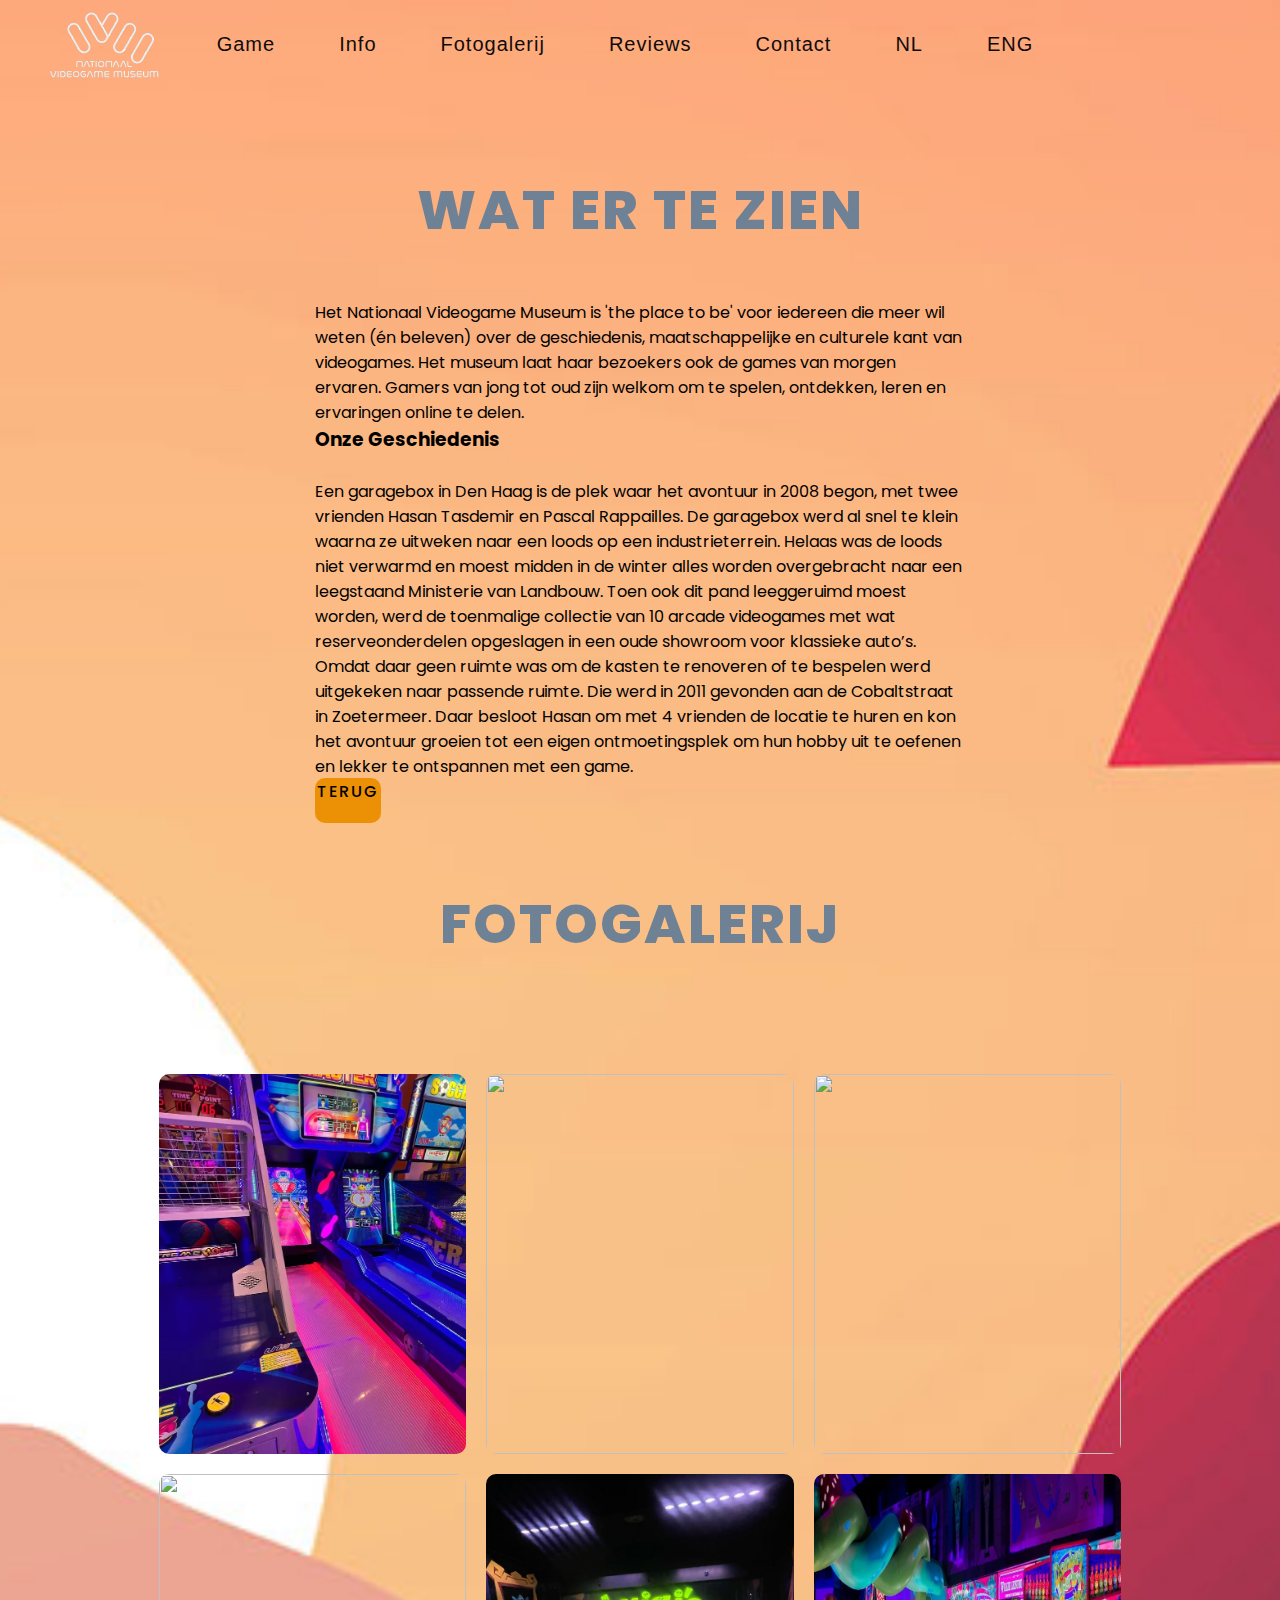
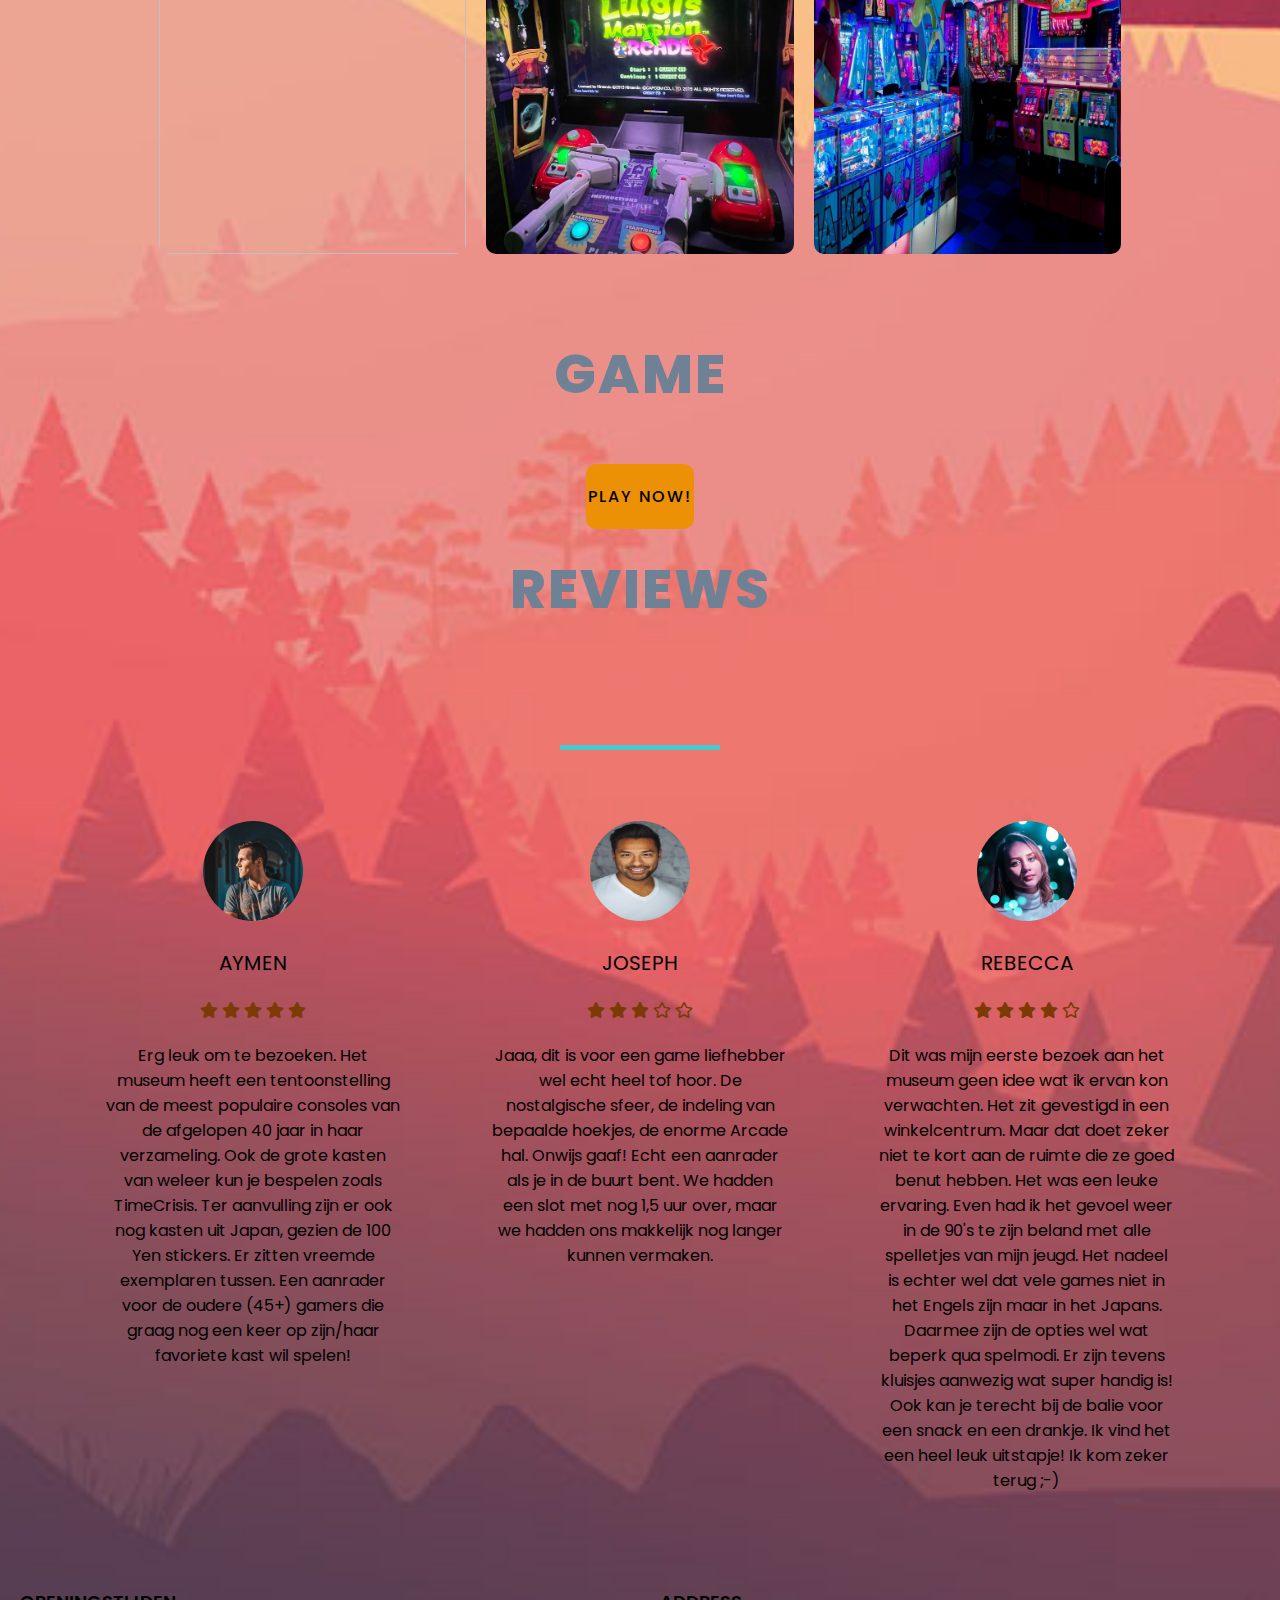
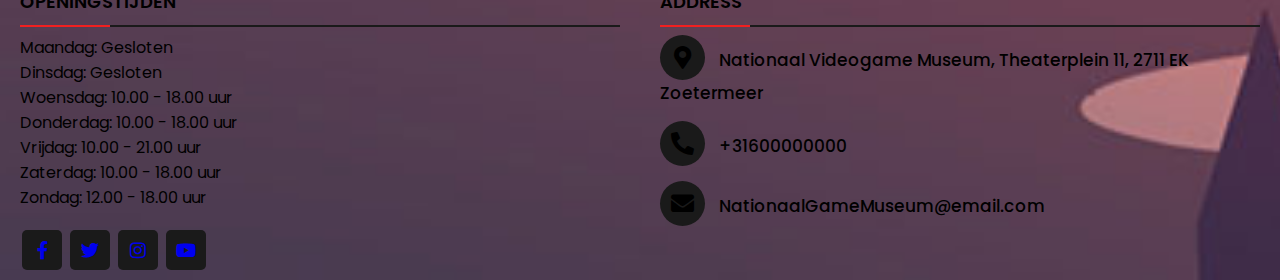
==== commit 2b9c3edc: "w" ====
--- a/Geschiedenes.html
+++ b/Geschiedenes.html
@@ -111,7 +111,7 @@
     <header>
       <h4>Game</h4>
     </header>
-    <a href="game/game.js" class="info-btn">Play now!</a>
+    <a href="game/index.html" class="info-btn">Play now!</a>
     <div id="review"></div>
     <header><h5>Reviews</h5></header>
     <div class="testimonials">
--- a/styles.css
+++ b/styles.css
@@ -521,42 +521,4 @@
 }
 .center .content .phone {
   margin: 15px 0;
-}
-
-@media screen and (min-width:370px)  {
-  body {
-    align-items: center;
-    position: relative;
-    max-width: 390px;
-    min-height: 100%;
-    display: flex;
-    flex-direction: column;
-    justify-content: center;
-    background: url(img/Zz03ZTY0Mzk3MDhlNDgxMWViYmRmNWY3MjZjM2QxZTdiZg==.jpg)
-      no-repeat;
-    background-size: cover;
-    background-position: center;
-    box-sizing: border-box;
-    cursor: default;
-    scroll-behavior: smooth;
-    box-sizing: border-box;
-    font-family: "Poppins", sans-serif;
-  } 
-  header .logo {
-    position: fixed;
-    transition: 0.3s;
-    transition-property: transform;
-    left:0px;
-  }
-  header {
-    position:relative;
-    top: 0;
-    min-width: 200%;
-    padding: 30px 100px;
-    display: flex;
-    justify-content: center;
-    align-items: center;
-    font-size: 3px;
-
-  }
 }